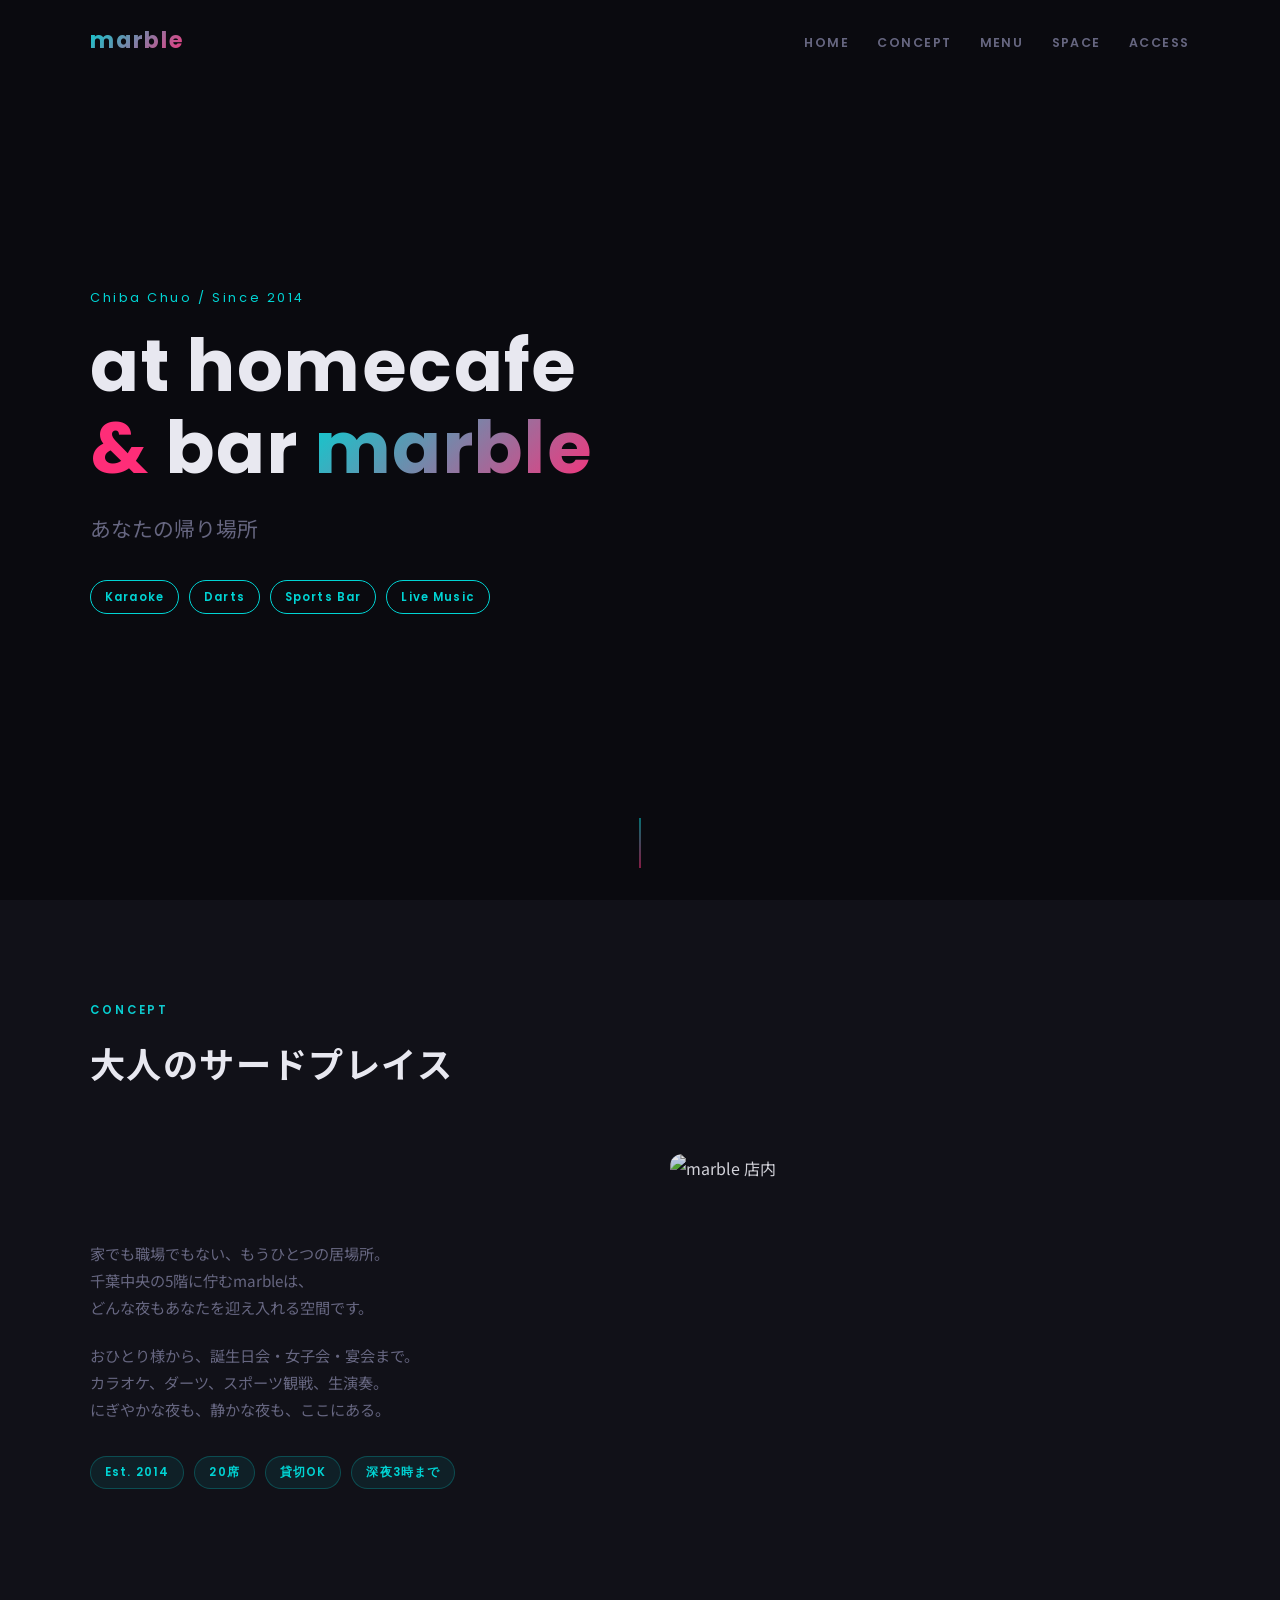
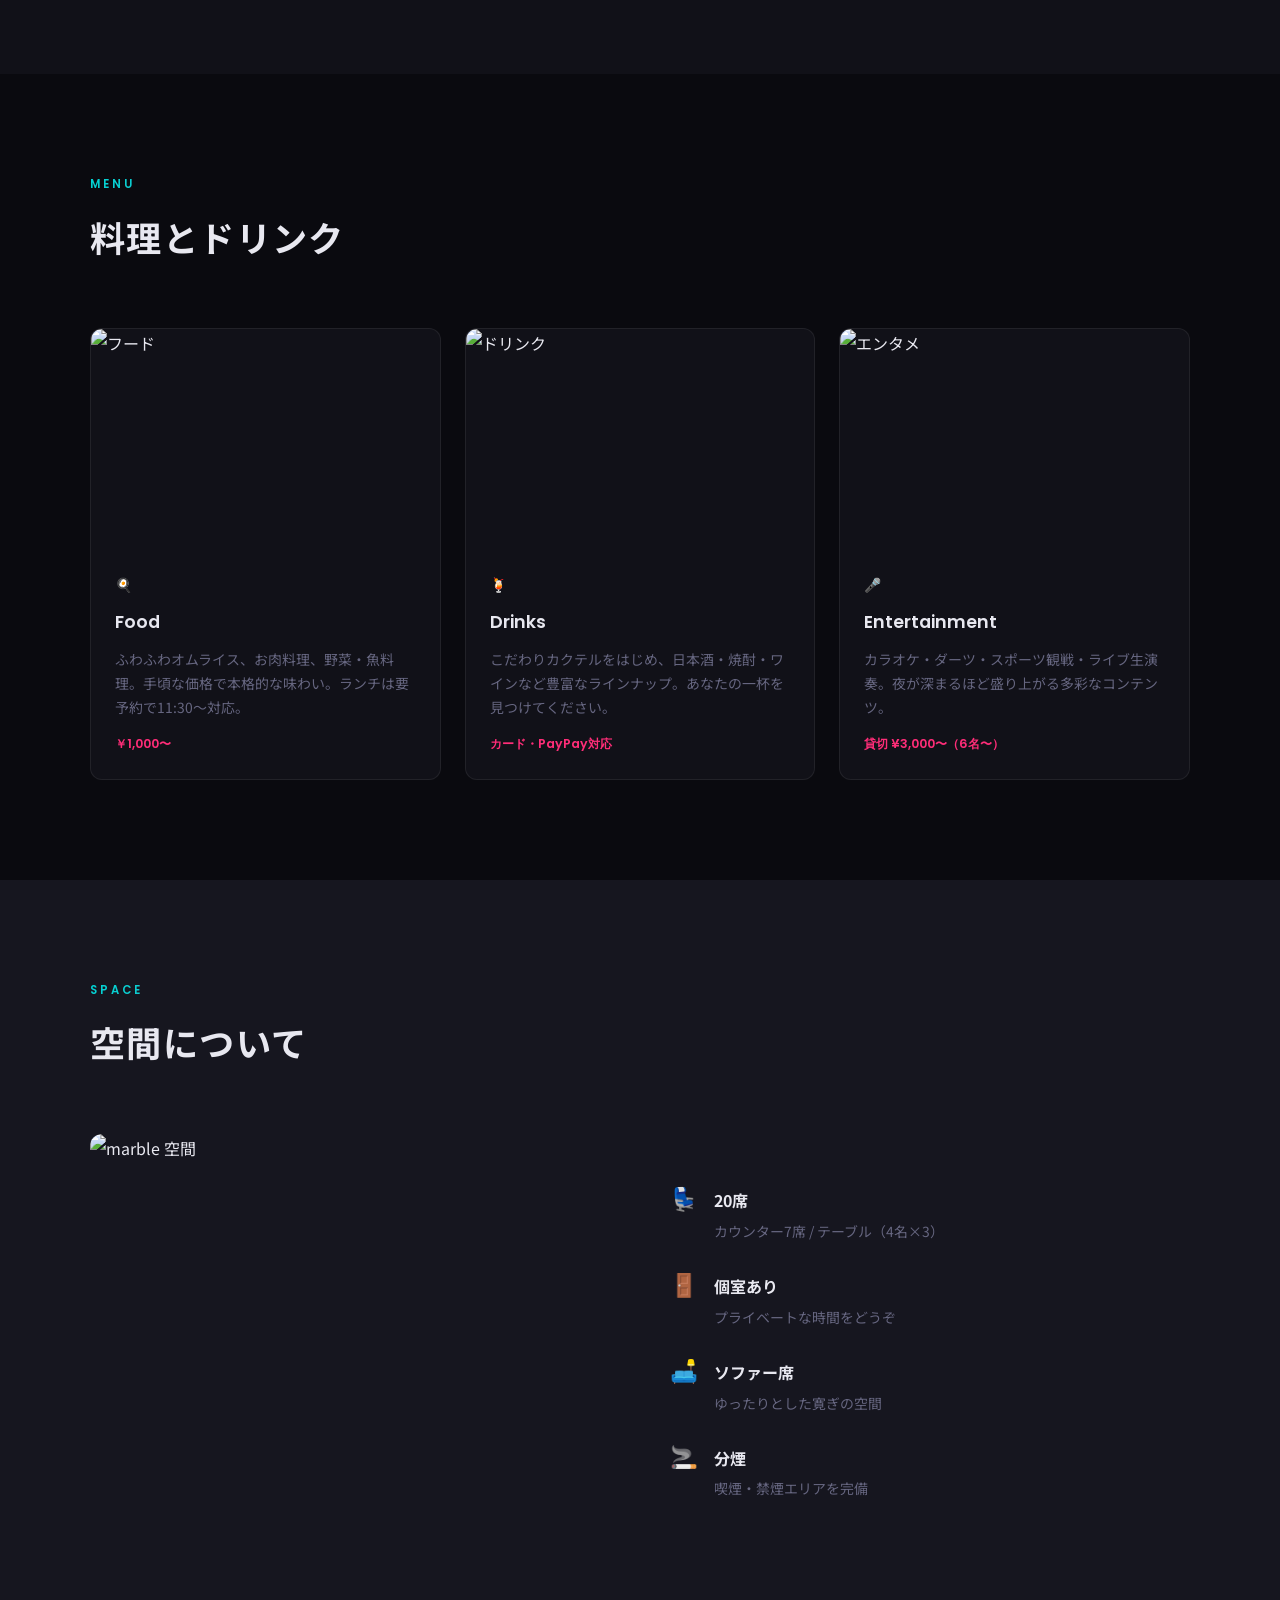
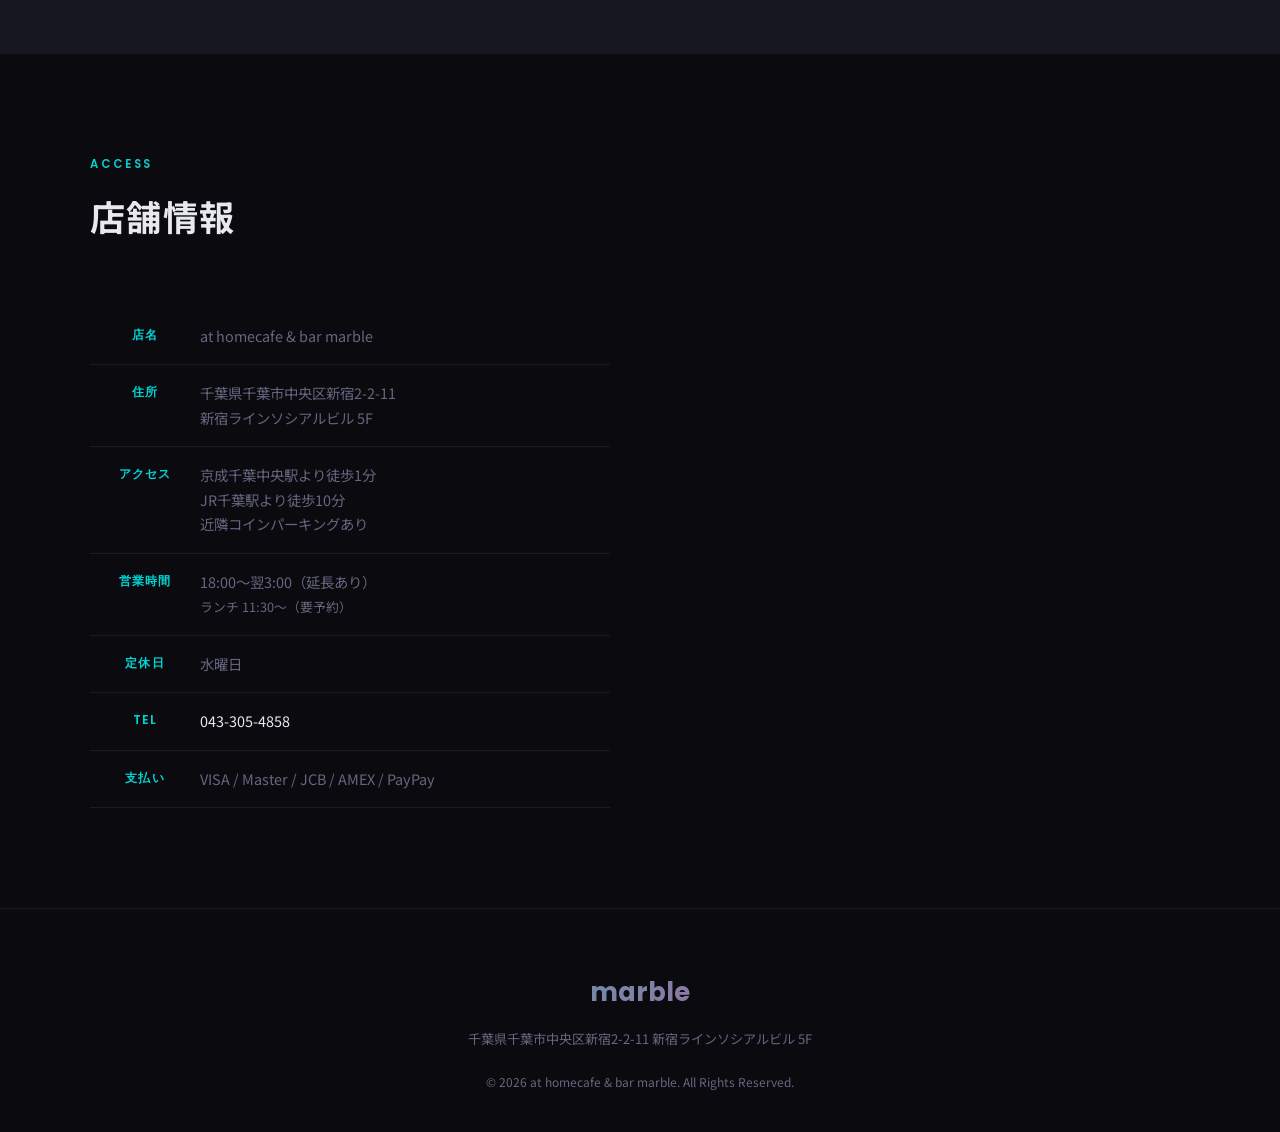
==== Desktop/at homecafe ＆ bar marble/index.html @ 4089122f "at homecafe & bar marble 公式HP 初回リリース Co-Authored-By: Claude Sonnet 4.6 <noreply@anthropic.com>" ====
<!DOCTYPE html>
<html lang="ja">
<head>
  <meta charset="UTF-8">
  <meta name="viewport" content="width=device-width, initial-scale=1.0">
  <title>at homecafe &amp; bar marble | 千葉中央 大人のサードプレイス</title>
  <meta name="description" content="京成千葉中央駅より徒歩1分。カラオケ・ダーツ・スポーツ観戦・ライブが楽しめるアットホームなダイニングバー。18:00〜翌3:00営業。">
  <link rel="preconnect" href="https://fonts.googleapis.com">
  <link rel="preconnect" href="https://fonts.gstatic.com" crossorigin>
  <link href="https://fonts.googleapis.com/css2?family=Noto+Sans+JP:wght@400;500;700&family=Poppins:wght@400;600;700&display=swap" rel="stylesheet">
  <link rel="stylesheet" href="assets/css/style.css">
</head>
<body>

<!-- Header -->
<header id="main-header">
  <div class="container nav-container">
    <a href="#hero" class="logo">marble</a>
    <input type="checkbox" id="menu-toggle">
    <label for="menu-toggle" class="menu-btn" aria-label="メニューを開く">
      <span></span><span></span><span></span>
    </label>
    <ul class="nav-links">
      <li><a href="#hero">HOME</a></li>
      <li><a href="#concept">CONCEPT</a></li>
      <li><a href="#menu">MENU</a></li>
      <li><a href="#space">SPACE</a></li>
      <li><a href="#access">ACCESS</a></li>
    </ul>
  </div>
</header>

<!-- Hero -->
<section class="hero" id="hero">
  <div class="hero-bg" style="background-image:url('https://tblg.k-img.com/restaurant/images/Rvw/32678/640x640_rect_32678487.jpg')"></div>
  <div class="hero-overlay"></div>
  <div class="hero-content container">
    <p class="hero-sub">Chiba Chuo / Since 2014</p>
    <h1 class="hero-title">at homecafe<br><span class="amp">&amp;</span> bar <em>marble</em></h1>
    <p class="hero-catch">あなたの帰り場所</p>
    <div class="hero-badges">
      <span class="badge">Karaoke</span>
      <span class="badge">Darts</span>
      <span class="badge">Sports Bar</span>
      <span class="badge">Live Music</span>
    </div>
  </div>
  <div class="hero-scroll-hint"><span></span></div>
</section>

<!-- Concept -->
<section class="concept" id="concept">
  <div class="container">
    <div class="section-header fade-in">
      <p class="section-label">CONCEPT</p>
      <h2 class="section-title">大人のサードプレイス</h2>
    </div>
    <div class="concept-grid">
      <div class="concept-text fade-in">
        <p>家でも職場でもない、もうひとつの居場所。<br>千葉中央の5階に佇むmarbleは、<br>どんな夜もあなたを迎え入れる空間です。</p>
        <p>おひとり様から、誕生日会・女子会・宴会まで。<br>カラオケ、ダーツ、スポーツ観戦、生演奏。<br>にぎやかな夜も、静かな夜も、ここにある。</p>
        <div class="concept-tags">
          <span>Est. 2014</span>
          <span>20席</span>
          <span>貸切OK</span>
          <span>深夜3時まで</span>
        </div>
      </div>
      <div class="concept-visual fade-in">
        <img src="https://tblg.k-img.com/restaurant/images/Rvw/32678/640x640_rect_32678482.jpg" alt="marble 店内" loading="lazy">
      </div>
    </div>
  </div>
</section>

<!-- Menu -->
<section class="menu-section" id="menu">
  <div class="container">
    <div class="section-header fade-in">
      <p class="section-label">MENU</p>
      <h2 class="section-title">料理とドリンク</h2>
    </div>
    <div class="menu-cards">
      <div class="card fade-in">
        <div class="card-img">
          <img src="https://tblg.k-img.com/restaurant/images/Rvw/32678/640x640_rect_32678416.jpg" alt="フード" loading="lazy">
        </div>
        <div class="card-body">
          <p class="card-icon">🍳</p>
          <h3>Food</h3>
          <p>ふわふわオムライス、お肉料理、野菜・魚料理。手頃な価格で本格的な味わい。ランチは要予約で11:30〜対応。</p>
          <p class="card-price">￥1,000〜</p>
        </div>
      </div>
      <div class="card fade-in">
        <div class="card-img">
          <img src="https://tblg.k-img.com/restaurant/images/Rvw/32678/640x640_rect_32678414.jpg" alt="ドリンク" loading="lazy">
        </div>
        <div class="card-body">
          <p class="card-icon">🍹</p>
          <h3>Drinks</h3>
          <p>こだわりカクテルをはじめ、日本酒・焼酎・ワインなど豊富なラインナップ。あなたの一杯を見つけてください。</p>
          <p class="card-price">カード・PayPay対応</p>
        </div>
      </div>
      <div class="card fade-in">
        <div class="card-img">
          <img src="https://tblg.k-img.com/restaurant/images/Rvw/110558/640x640_rect_e0244fc78dc186b6071d3556ce5837ed.jpg" alt="エンタメ" loading="lazy">
        </div>
        <div class="card-body">
          <p class="card-icon">🎤</p>
          <h3>Entertainment</h3>
          <p>カラオケ・ダーツ・スポーツ観戦・ライブ生演奏。夜が深まるほど盛り上がる多彩なコンテンツ。</p>
          <p class="card-price">貸切 ¥3,000〜（6名〜）</p>
        </div>
      </div>
    </div>
  </div>
</section>

<!-- Space -->
<section class="space-section" id="space">
  <div class="container">
    <div class="section-header fade-in">
      <p class="section-label">SPACE</p>
      <h2 class="section-title">空間について</h2>
    </div>
    <div class="space-grid">
      <div class="space-visual fade-in">
        <img src="https://tblg.k-img.com/restaurant/images/Rvw/110558/640x640_rect_5a2d90224c45cdc47fc0ece6c59dfe67.jpg" alt="marble 空間" loading="lazy">
      </div>
      <div class="space-info fade-in">
        <ul class="space-list">
          <li>
            <span class="list-icon">💺</span>
            <div><strong>20席</strong><p>カウンター7席 / テーブル（4名×3）</p></div>
          </li>
          <li>
            <span class="list-icon">🚪</span>
            <div><strong>個室あり</strong><p>プライベートな時間をどうぞ</p></div>
          </li>
          <li>
            <span class="list-icon">🛋️</span>
            <div><strong>ソファー席</strong><p>ゆったりとした寛ぎの空間</p></div>
          </li>
          <li>
            <span class="list-icon">🚬</span>
            <div><strong>分煙</strong><p>喫煙・禁煙エリアを完備</p></div>
          </li>
        </ul>
      </div>
    </div>
  </div>
</section>

<!-- Access -->
<section class="access" id="access">
  <div class="container">
    <div class="section-header fade-in">
      <p class="section-label">ACCESS</p>
      <h2 class="section-title">店舗情報</h2>
    </div>
    <div class="access-grid">
      <div class="access-info fade-in">
        <table class="info-table">
          <tr>
            <th>店名</th>
            <td>at homecafe &amp; bar marble</td>
          </tr>
          <tr>
            <th>住所</th>
            <td>千葉県千葉市中央区新宿2-2-11<br>新宿ラインソシアルビル 5F</td>
          </tr>
          <tr>
            <th>アクセス</th>
            <td>京成千葉中央駅より徒歩1分<br>JR千葉駅より徒歩10分<br>近隣コインパーキングあり</td>
          </tr>
          <tr>
            <th>営業時間</th>
            <td>18:00〜翌3:00（延長あり）<br><small>ランチ 11:30〜（要予約）</small></td>
          </tr>
          <tr>
            <th>定休日</th>
            <td>水曜日</td>
          </tr>
          <tr>
            <th>TEL</th>
            <td><a href="tel:0433054858">043-305-4858</a></td>
          </tr>
          <tr>
            <th>支払い</th>
            <td>VISA / Master / JCB / AMEX / PayPay</td>
          </tr>
        </table>
      </div>
      <div class="access-map fade-in">
        <iframe
          src="https://maps.google.com/maps?q=千葉県千葉市中央区新宿2-2-11+新宿ラインソシアルビル&output=embed&z=17"
          width="100%" height="400" style="border:0;" allowfullscreen="" loading="lazy"
          referrerpolicy="no-referrer-when-downgrade" title="marble アクセスマップ">
        </iframe>
      </div>
    </div>
  </div>
</section>

<!-- Footer -->
<footer id="footer">
  <div class="container">
    <p class="footer-logo">marble</p>
    <p class="footer-address">千葉県千葉市中央区新宿2-2-11 新宿ラインソシアルビル 5F</p>
    <p class="footer-copy">&copy; 2026 at homecafe &amp; bar marble. All Rights Reserved.</p>
  </div>
</footer>

<button id="page-top" aria-label="ページトップへ">↑</button>

<script src="assets/js/scroll.js"></script>
<script src="assets/js/animation.js"></script>
<script src="assets/js/modal.js"></script>
<script src="assets/js/main.js"></script>
</body>
</html>
---- Desktop/at homecafe ＆ bar marble/assets/css/style.css ----
/* ===== Variables ===== */
:root {
  --color-bg: #0a0a0f;
  --color-surface: #111118;
  --color-surface2: #16161f;
  --color-turquoise: #00d4d4;
  --color-pink: #ff2d78;
  --color-text: #e8e8f0;
  --color-muted: #666680;
  --color-border: rgba(255,255,255,0.07);
  --grad: linear-gradient(135deg, var(--color-turquoise), var(--color-pink));
  --font-en: 'Poppins', sans-serif;
  --font-ja: 'Noto Sans JP', sans-serif;
  --transition: 0.3s ease;
  --radius: 12px;
}

/* ===== Reset ===== */
*, *::before, *::after { box-sizing: border-box; margin: 0; padding: 0; }
html { scroll-behavior: smooth; }
body {
  background: var(--color-bg);
  color: var(--color-text);
  font-family: var(--font-ja);
  font-size: 1rem;
  line-height: 1.8;
  overflow-x: hidden;
}
img { display: block; max-width: 100%; height: auto; }
a { color: inherit; text-decoration: none; }
ul { list-style: none; }

/* ===== Container ===== */
.container {
  width: min(1100px, 92%);
  margin-inline: auto;
}

/* ===== Header ===== */
#main-header {
  position: fixed;
  top: 0; left: 0; right: 0;
  z-index: 100;
  padding: 20px 0;
  transition: background var(--transition), padding var(--transition), backdrop-filter var(--transition);
}
#main-header.scrolled {
  background: rgba(10,10,15,0.85);
  backdrop-filter: blur(12px);
  padding: 12px 0;
  border-bottom: 1px solid var(--color-border);
}
.nav-container {
  display: flex;
  align-items: center;
  gap: 32px;
}
.logo {
  font-family: var(--font-en);
  font-weight: 700;
  font-size: 1.4rem;
  letter-spacing: 0.08em;
  background: var(--grad);
  -webkit-background-clip: text;
  -webkit-text-fill-color: transparent;
  background-clip: text;
  flex-shrink: 0;
}
.nav-links {
  display: flex;
  gap: 28px;
  margin-left: auto;
}
.nav-links a {
  font-family: var(--font-en);
  font-size: 0.78rem;
  font-weight: 600;
  letter-spacing: 0.12em;
  color: var(--color-muted);
  transition: color var(--transition);
}
.nav-links a:hover { color: var(--color-turquoise); }

/* Hamburger */
#menu-toggle { display: none; }
.menu-btn { display: none; }

/* ===== Hero ===== */
.hero {
  position: relative;
  height: 100svh;
  min-height: 600px;
  display: flex;
  align-items: center;
  overflow: hidden;
}
.hero-bg {
  position: absolute;
  inset: 0;
  background-size: cover;
  background-position: center;
  transform: scale(1.05);
  animation: heroZoom 20s ease-in-out infinite alternate;
}
@keyframes heroZoom {
  from { transform: scale(1.05); }
  to   { transform: scale(1.12); }
}
.hero-overlay {
  position: absolute;
  inset: 0;
  background: linear-gradient(
    to bottom,
    rgba(10,10,15,0.55) 0%,
    rgba(10,10,15,0.45) 50%,
    rgba(10,10,15,0.85) 100%
  );
}
.hero-content {
  position: relative;
  z-index: 1;
}
.hero-sub {
  font-family: var(--font-en);
  font-size: 0.8rem;
  letter-spacing: 0.2em;
  color: var(--color-turquoise);
  margin-bottom: 16px;
  animation: floatY 6s ease-in-out infinite;
}
.hero-title {
  font-family: var(--font-en);
  font-size: clamp(2.2rem, 6vw, 4.5rem);
  font-weight: 700;
  line-height: 1.15;
  letter-spacing: 0.02em;
  margin-bottom: 20px;
  animation: floatY 6s ease-in-out infinite 0.3s;
}
.hero-title em {
  font-style: normal;
  background: var(--grad);
  -webkit-background-clip: text;
  -webkit-text-fill-color: transparent;
  background-clip: text;
}
.amp {
  color: var(--color-pink);
  -webkit-text-fill-color: var(--color-pink);
}
.hero-catch {
  font-size: clamp(1rem, 2.5vw, 1.3rem);
  color: var(--color-muted);
  margin-bottom: 32px;
  animation: floatY 6s ease-in-out infinite 0.6s;
}
.hero-badges {
  display: flex;
  flex-wrap: wrap;
  gap: 10px;
  animation: floatY 6s ease-in-out infinite 0.9s;
}
.badge {
  font-family: var(--font-en);
  font-size: 0.72rem;
  font-weight: 600;
  letter-spacing: 0.1em;
  padding: 6px 14px;
  border-radius: 100px;
  border: 1px solid var(--color-turquoise);
  color: var(--color-turquoise);
}
@keyframes floatY {
  0%, 100% { transform: translateY(0); }
  50%       { transform: translateY(-6px); }
}

/* Scroll hint */
.hero-scroll-hint {
  position: absolute;
  bottom: 32px;
  left: 50%;
  transform: translateX(-50%);
  z-index: 1;
}
.hero-scroll-hint span {
  display: block;
  width: 1px;
  height: 50px;
  background: var(--grad);
  margin: 0 auto;
  animation: scrollLine 1.8s ease-in-out infinite;
  transform-origin: top;
}
@keyframes scrollLine {
  0%   { transform: scaleY(0); opacity: 1; }
  100% { transform: scaleY(1); opacity: 0; }
}

/* ===== Section Common ===== */
section { padding: 100px 0; }
.section-header { margin-bottom: 60px; }
.section-label {
  font-family: var(--font-en);
  font-size: 0.72rem;
  font-weight: 600;
  letter-spacing: 0.25em;
  background: var(--grad);
  -webkit-background-clip: text;
  -webkit-text-fill-color: transparent;
  background-clip: text;
  margin-bottom: 10px;
}
.section-title {
  font-size: clamp(1.6rem, 3vw, 2.2rem);
  font-weight: 700;
  letter-spacing: 0.04em;
}

/* ===== Concept ===== */
.concept { background: var(--color-surface); }
.concept-grid {
  display: grid;
  grid-template-columns: 1fr 1fr;
  gap: 60px;
  align-items: center;
}
.concept-text p {
  color: var(--color-muted);
  margin-bottom: 20px;
  font-size: 0.95rem;
}
.concept-tags {
  display: flex;
  flex-wrap: wrap;
  gap: 10px;
  margin-top: 32px;
}
.concept-tags span {
  font-family: var(--font-en);
  font-size: 0.72rem;
  font-weight: 600;
  letter-spacing: 0.1em;
  padding: 5px 14px;
  border-radius: 100px;
  background: rgba(0,212,212,0.08);
  border: 1px solid rgba(0,212,212,0.25);
  color: var(--color-turquoise);
}
.concept-visual img {
  width: 100%;
  height: 420px;
  object-fit: cover;
  border-radius: var(--radius);
  filter: brightness(0.9);
}

/* ===== Menu Cards ===== */
.menu-section { background: var(--color-bg); }
.menu-cards {
  display: grid;
  grid-template-columns: repeat(3, 1fr);
  gap: 24px;
}
.card {
  background: var(--color-surface);
  border-radius: var(--radius);
  overflow: hidden;
  border: 1px solid var(--color-border);
  transition: transform var(--transition), box-shadow var(--transition);
}
.card:hover {
  transform: translateY(-6px);
  box-shadow: 0 20px 60px rgba(0,212,212,0.08);
}
.card-img {
  height: 220px;
  overflow: hidden;
}
.card-img img {
  width: 100%;
  height: 100%;
  object-fit: cover;
  transition: transform 0.6s ease;
}
.card:hover .card-img img { transform: scale(1.05); }
.card-body { padding: 24px; }
.card-icon { font-size: 1.5rem; margin-bottom: 10px; }
.card-body h3 {
  font-family: var(--font-en);
  font-size: 1.1rem;
  font-weight: 600;
  margin-bottom: 10px;
  color: var(--color-text);
}
.card-body p {
  font-size: 0.87rem;
  color: var(--color-muted);
  line-height: 1.7;
}
.card-price {
  font-family: var(--font-en);
  font-size: 0.78rem !important;
  font-weight: 600;
  margin-top: 14px !important;
  color: var(--color-pink) !important;
}

/* ===== Space ===== */
.space-section { background: var(--color-surface2); }
.space-grid {
  display: grid;
  grid-template-columns: 1fr 1fr;
  gap: 60px;
  align-items: center;
}
.space-visual img {
  width: 100%;
  height: 420px;
  object-fit: cover;
  border-radius: var(--radius);
}
.space-list {
  display: flex;
  flex-direction: column;
  gap: 28px;
}
.space-list li {
  display: flex;
  align-items: flex-start;
  gap: 16px;
}
.list-icon { font-size: 1.4rem; flex-shrink: 0; line-height: 1; }
.space-list strong {
  display: block;
  font-size: 1rem;
  margin-bottom: 4px;
  color: var(--color-text);
}
.space-list p { font-size: 0.87rem; color: var(--color-muted); margin: 0; }

/* ===== Access ===== */
.access { background: var(--color-bg); }
.access-grid {
  display: grid;
  grid-template-columns: 1fr 1fr;
  gap: 60px;
  align-items: start;
}
.info-table { width: 100%; border-collapse: collapse; }
.info-table tr { border-bottom: 1px solid var(--color-border); }
.info-table th, .info-table td { padding: 16px 0; vertical-align: top; }
.info-table th {
  font-family: var(--font-en);
  font-size: 0.75rem;
  font-weight: 600;
  letter-spacing: 0.1em;
  color: var(--color-turquoise);
  width: 110px;
  white-space: nowrap;
}
.info-table td { font-size: 0.9rem; color: var(--color-muted); line-height: 1.7; }
.info-table td a { color: var(--color-text); }
.info-table td a:hover { color: var(--color-turquoise); }
.info-table small { font-size: 0.8rem; color: var(--color-muted); }
.access-map iframe {
  border-radius: var(--radius);
  width: 100%;
  height: 420px;
  filter: invert(0.9) hue-rotate(180deg);
}

/* ===== Footer ===== */
#footer {
  padding: 60px 0 40px;
  border-top: 1px solid var(--color-border);
  text-align: center;
}
.footer-logo {
  font-family: var(--font-en);
  font-size: 1.6rem;
  font-weight: 700;
  background: var(--grad);
  -webkit-background-clip: text;
  -webkit-text-fill-color: transparent;
  background-clip: text;
  margin-bottom: 12px;
}
.footer-address {
  font-size: 0.82rem;
  color: var(--color-muted);
  margin-bottom: 20px;
}
.footer-copy { font-size: 0.75rem; color: var(--color-muted); }

/* ===== Page Top ===== */
#page-top {
  position: fixed;
  bottom: 32px;
  right: 32px;
  z-index: 50;
  width: 44px;
  height: 44px;
  border-radius: 50%;
  background: var(--grad);
  border: none;
  color: #fff;
  font-size: 1rem;
  cursor: pointer;
  opacity: 0;
  pointer-events: none;
  transform: translateY(12px);
  transition: opacity var(--transition), transform var(--transition);
}
#page-top.visible {
  opacity: 1;
  pointer-events: auto;
  transform: translateY(0);
}

/* ===== Fade-in Animation ===== */
.fade-in {
  opacity: 0;
  transform: translateY(24px);
  transition: opacity 0.7s ease, transform 0.7s ease;
}
.fade-in.visible {
  opacity: 1;
  transform: translateY(0);
}
.fade-in:nth-child(2) { transition-delay: 0.1s; }
.fade-in:nth-child(3) { transition-delay: 0.2s; }

/* ===== Responsive ===== */
@media (max-width: 768px) {
  section { padding: 70px 0; }

  /* Nav */
  .menu-btn {
    display: flex;
    flex-direction: column;
    gap: 5px;
    cursor: pointer;
    margin-left: auto;
    z-index: 200;
    padding: 4px;
  }
  .menu-btn span {
    display: block;
    width: 24px;
    height: 2px;
    background: var(--color-text);
    border-radius: 2px;
    transition: transform var(--transition), opacity var(--transition);
  }
  #menu-toggle:checked ~ .menu-btn span:nth-child(1) { transform: translateY(7px) rotate(45deg); }
  #menu-toggle:checked ~ .menu-btn span:nth-child(2) { opacity: 0; }
  #menu-toggle:checked ~ .menu-btn span:nth-child(3) { transform: translateY(-7px) rotate(-45deg); }

  .nav-links {
    position: fixed;
    inset: 0;
    background: rgba(10,10,15,0.97);
    flex-direction: column;
    align-items: center;
    justify-content: center;
    gap: 36px;
    opacity: 0;
    pointer-events: none;
    transition: opacity var(--transition);
    margin-left: 0;
  }
  #menu-toggle:checked ~ .nav-links { opacity: 1; pointer-events: auto; }
  .nav-links a { font-size: 1.1rem; color: var(--color-text); }

  /* Grids → single column */
  .concept-grid,
  .space-grid,
  .access-grid { grid-template-columns: 1fr; gap: 36px; }

  .menu-cards { grid-template-columns: 1fr; gap: 20px; }

  .concept-visual img,
  .space-visual img { height: 260px; }

  .access-map iframe { height: 300px; }
}
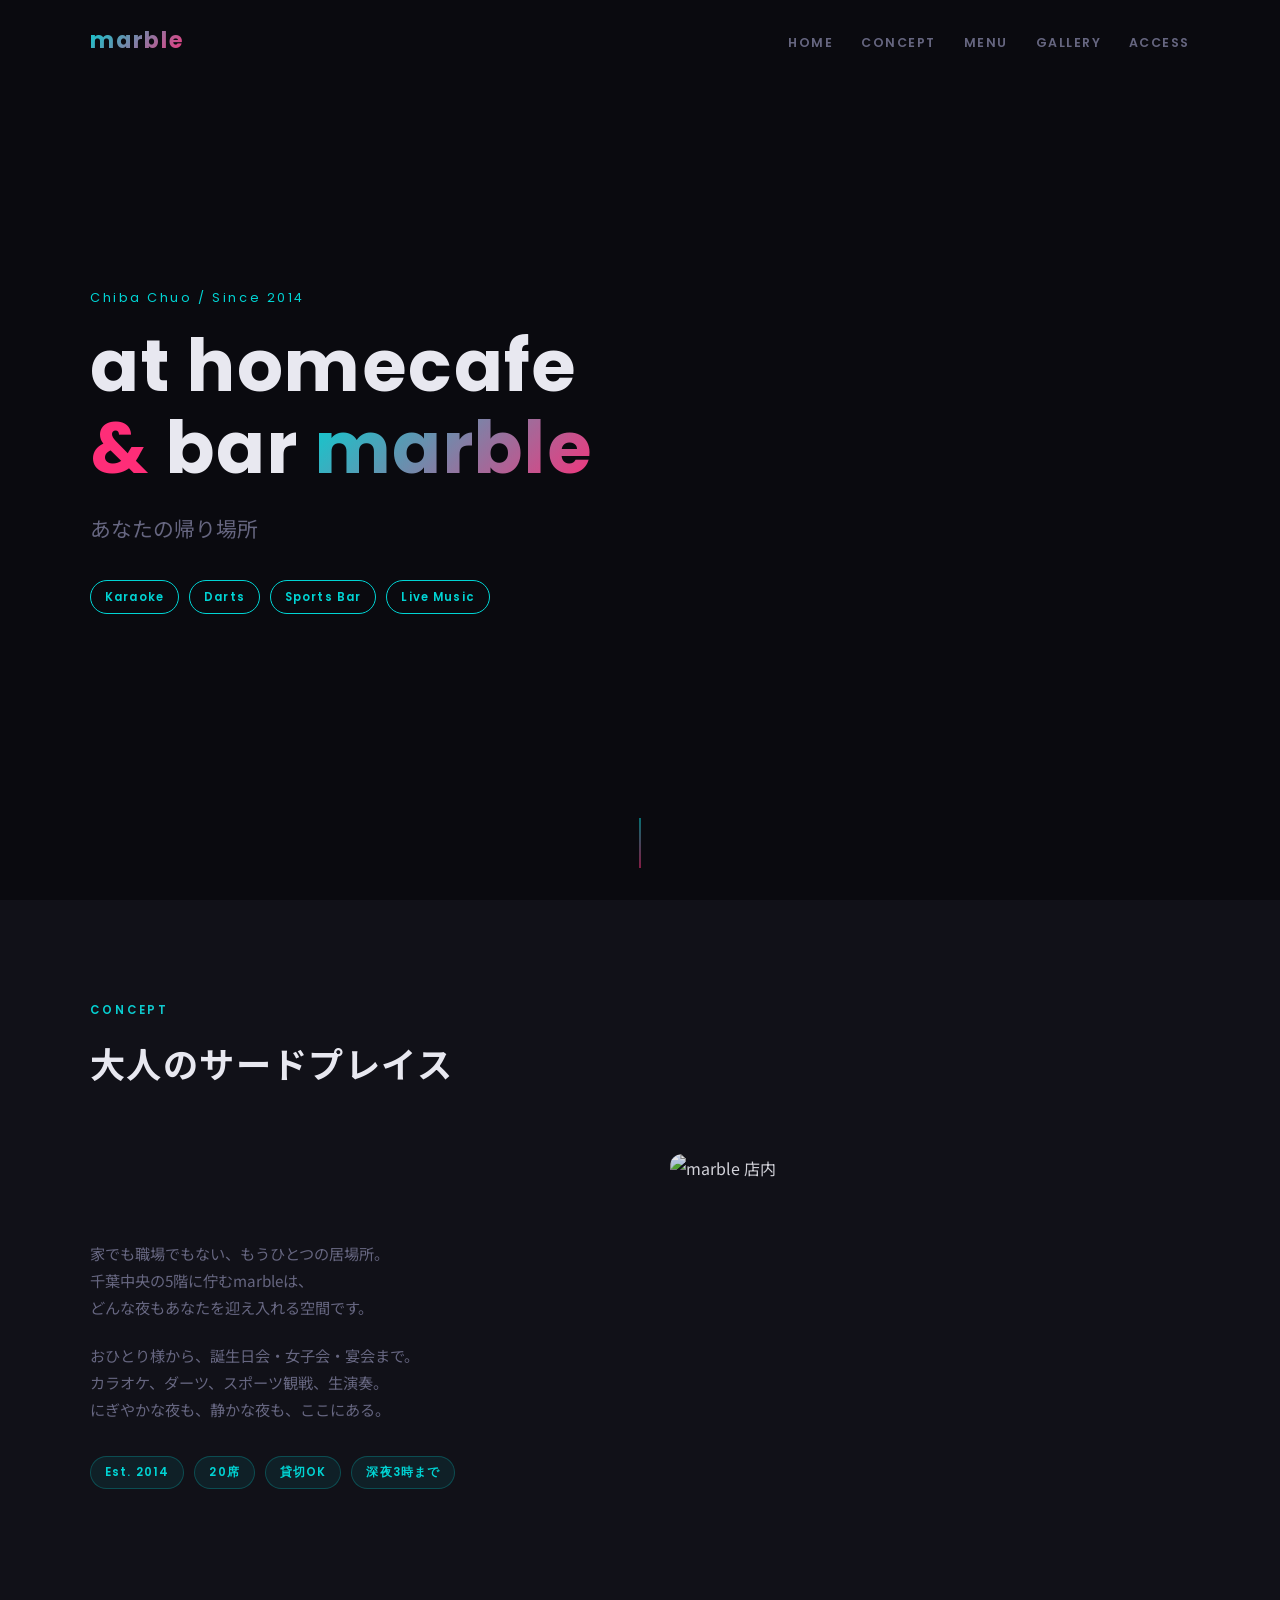
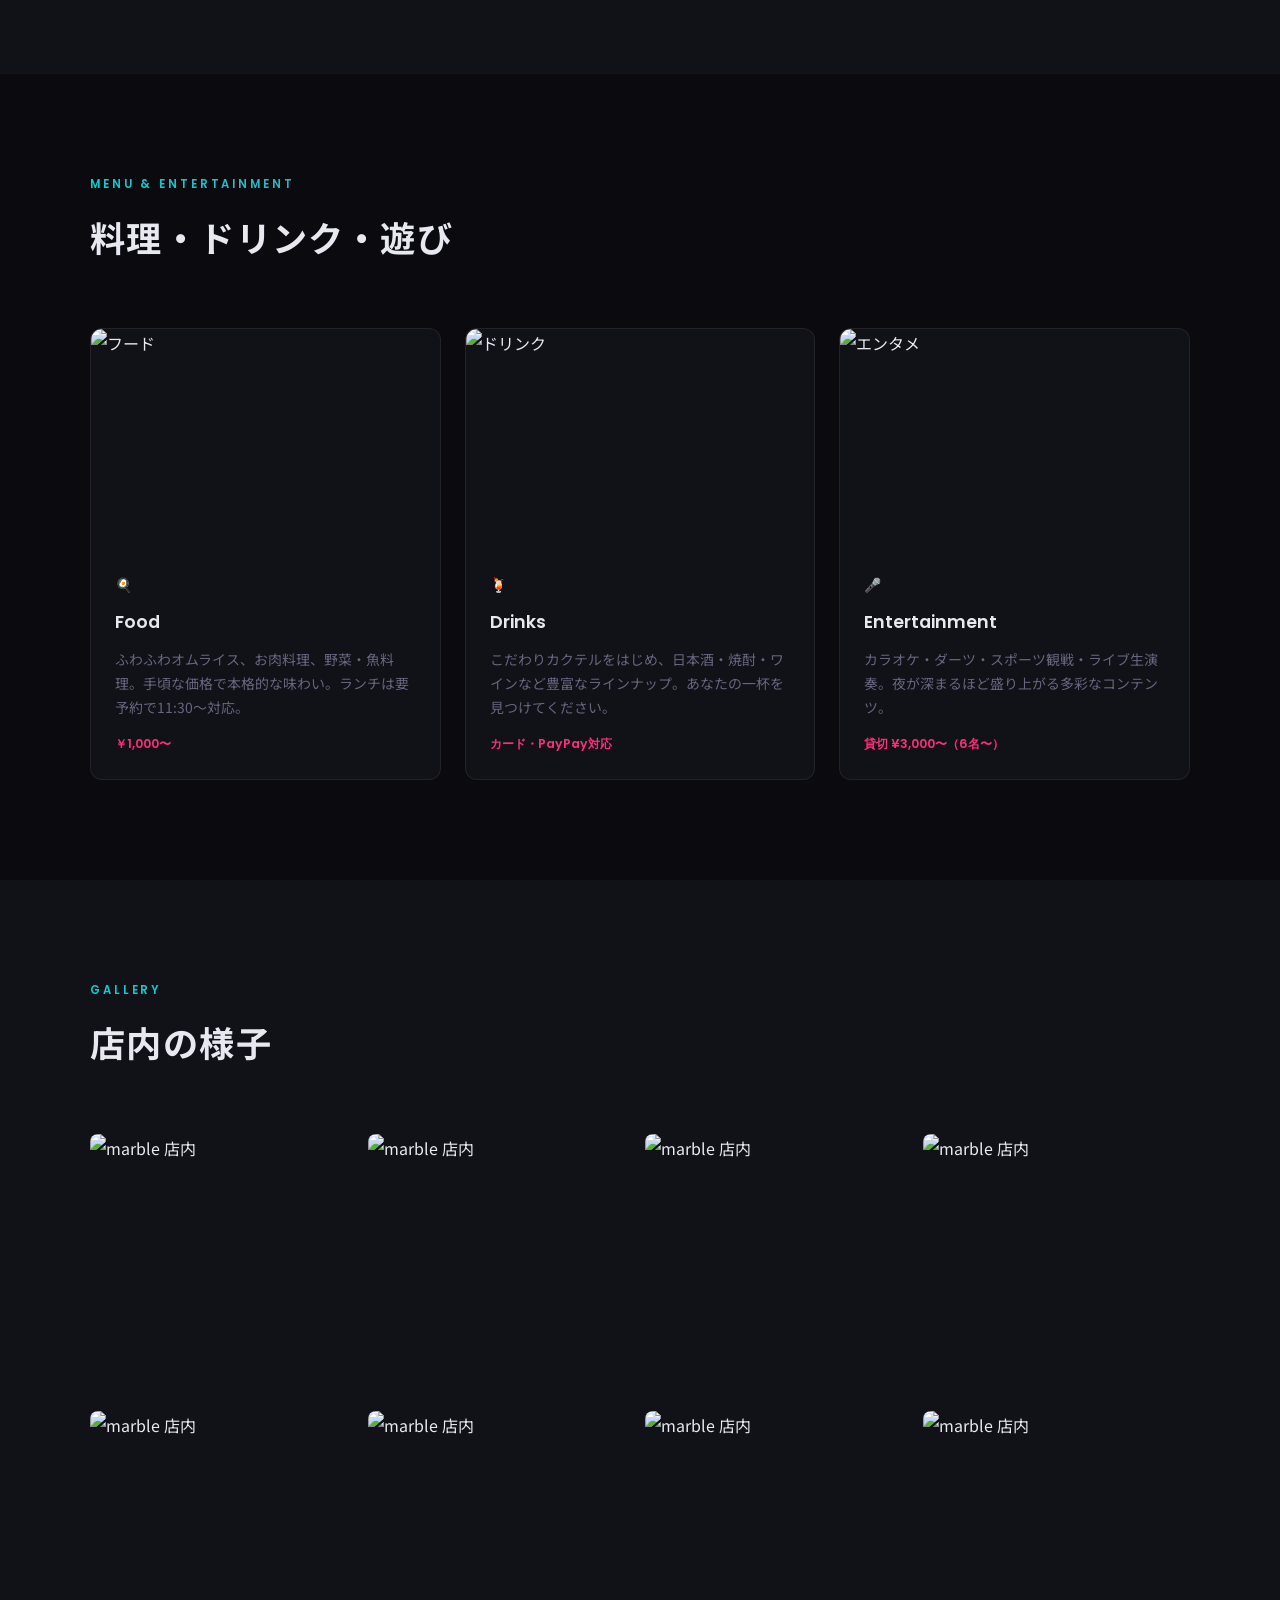
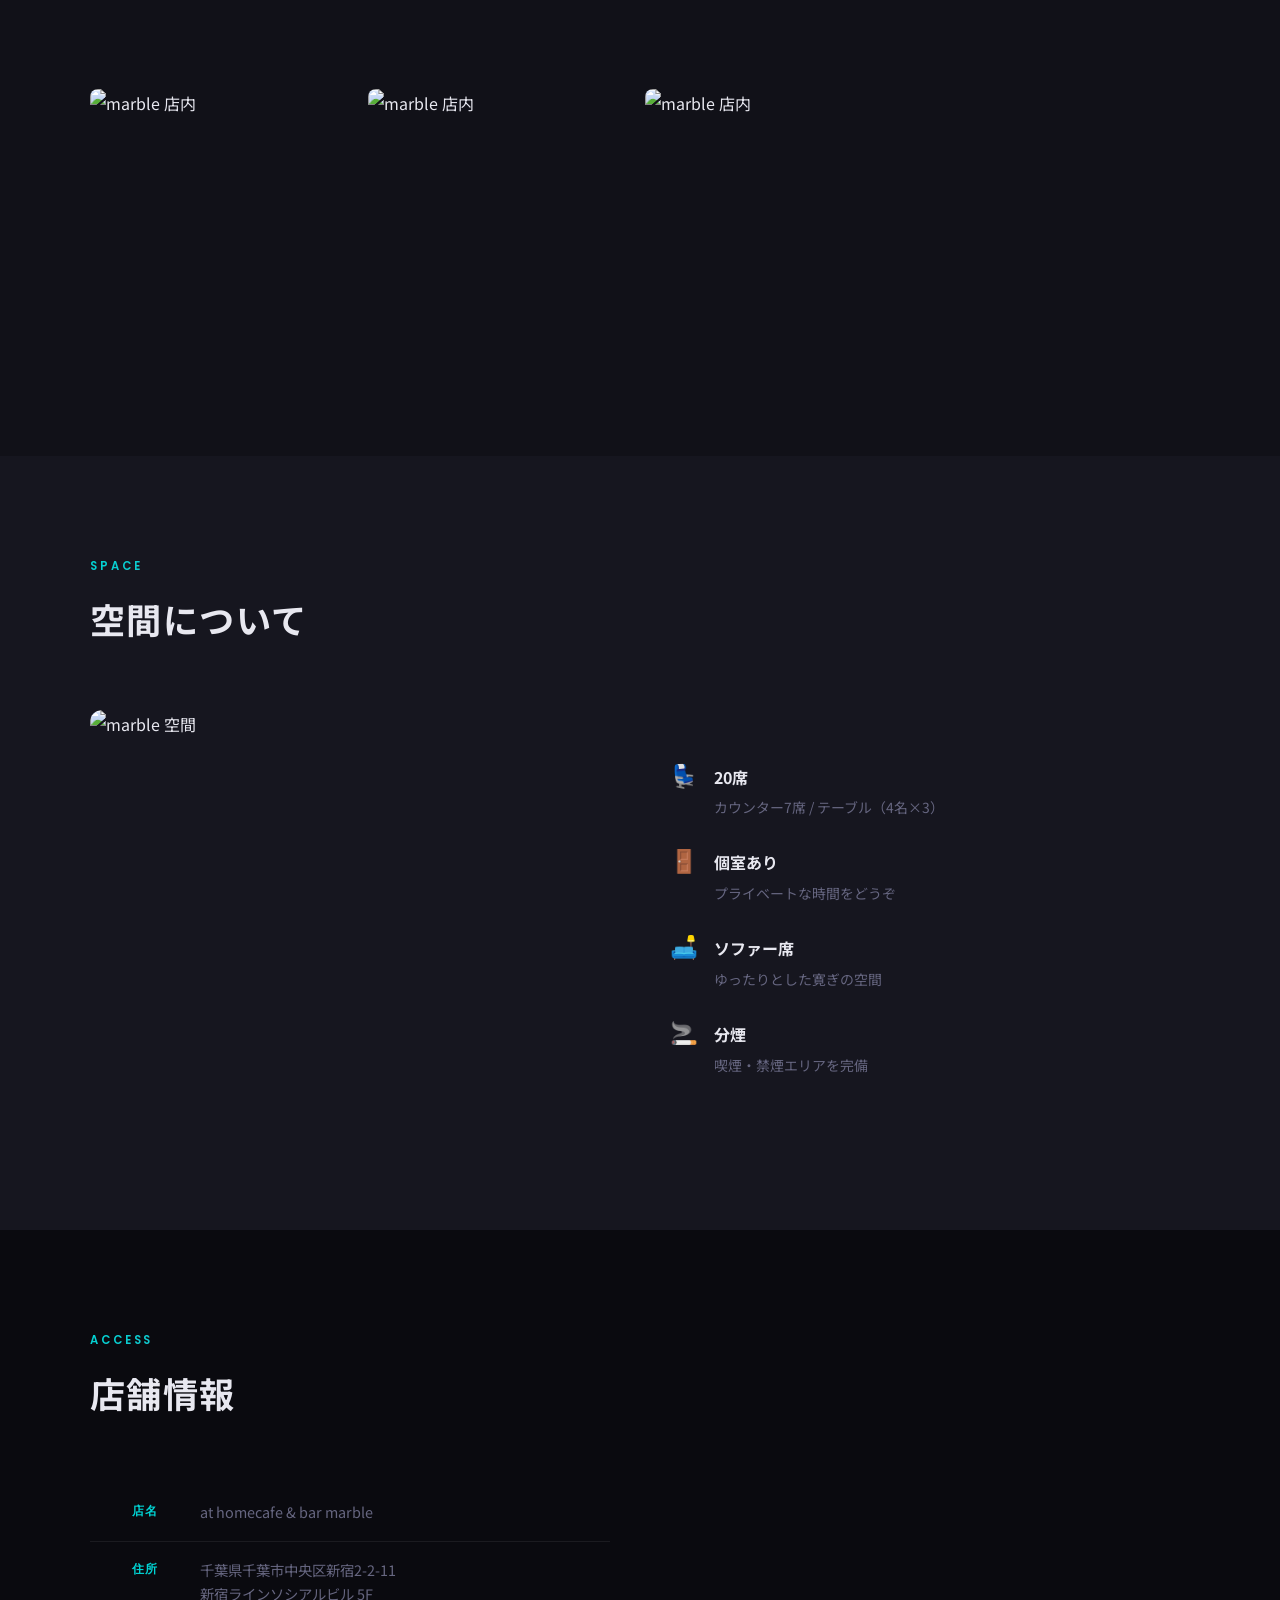
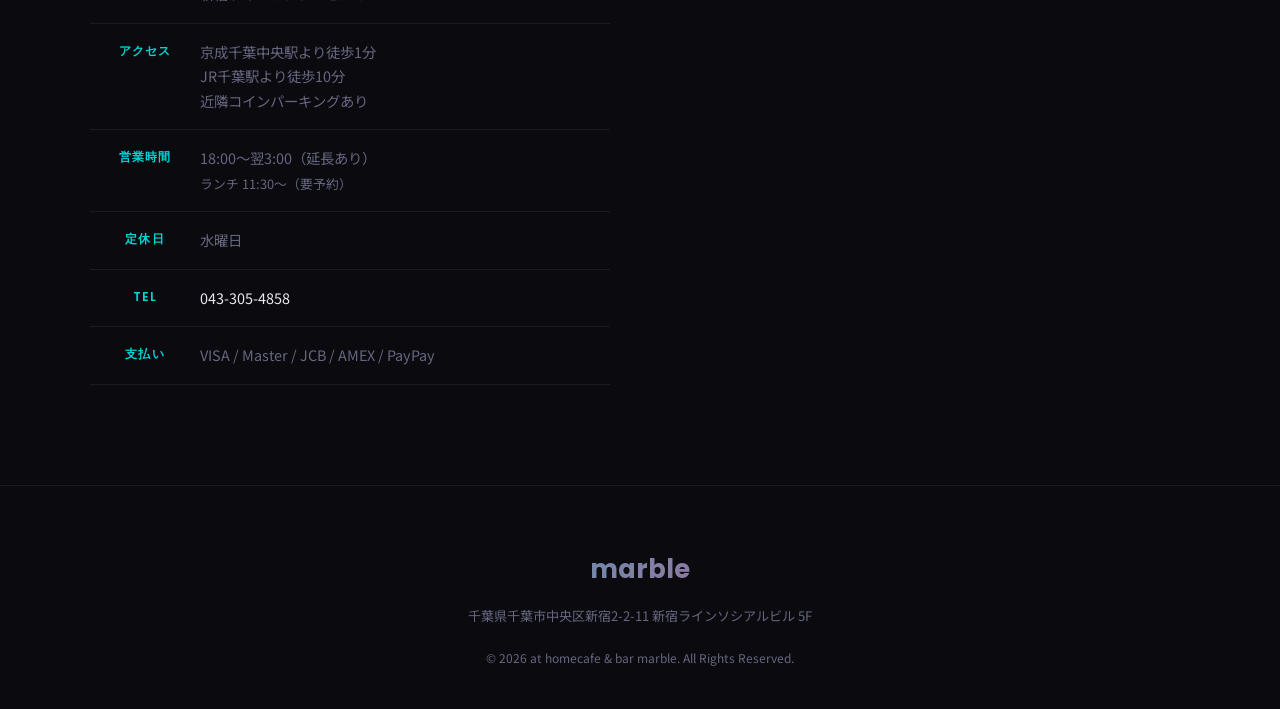
==== commit 19ab19c1: "各店舗HP 更新 — HTML/CSS/JS修正・不要スクリーンショット削除 Co-Authored-By: Claude Sonnet 4.6 <noreply@anthropic.com>" ====
--- a/Desktop/at homecafe ＆ bar marble/index.html
+++ b/Desktop/at homecafe ＆ bar marble/index.html
@@ -4,7 +4,7 @@
   <meta charset="UTF-8">
   <meta name="viewport" content="width=device-width, initial-scale=1.0">
   <title>at homecafe &amp; bar marble | 千葉中央 大人のサードプレイス</title>
-  <meta name="description" content="京成千葉中央駅より徒歩1分。カラオケ・ダーツ・スポーツ観戦・ライブが楽しめるアットホームなダイニングバー。18:00〜翌3:00営業。">
+  <meta name="description" content="京成千葉中央駅より徒歩1分。カラオケ・ダーツ・スポーツ観戦・ライブが楽しめるアットホームなダイニングバー。18:00〜翌3:00営業。定休日：水曜日。">
   <link rel="preconnect" href="https://fonts.googleapis.com">
   <link rel="preconnect" href="https://fonts.gstatic.com" crossorigin>
   <link href="https://fonts.googleapis.com/css2?family=Noto+Sans+JP:wght@400;500;700&family=Poppins:wght@400;600;700&display=swap" rel="stylesheet">
@@ -24,7 +24,7 @@
       <li><a href="#hero">HOME</a></li>
       <li><a href="#concept">CONCEPT</a></li>
       <li><a href="#menu">MENU</a></li>
-      <li><a href="#space">SPACE</a></li>
+      <li><a href="#gallery">GALLERY</a></li>
       <li><a href="#access">ACCESS</a></li>
     </ul>
   </div>
@@ -32,7 +32,7 @@
 
 <!-- Hero -->
 <section class="hero" id="hero">
-  <div class="hero-bg" style="background-image:url('https://tblg.k-img.com/restaurant/images/Rvw/32678/640x640_rect_32678487.jpg')"></div>
+  <div class="hero-bg" style="background-image:url('assets/images/01.jpg')"></div>
   <div class="hero-overlay"></div>
   <div class="hero-content container">
     <p class="hero-sub">Chiba Chuo / Since 2014</p>
@@ -67,7 +67,7 @@
         </div>
       </div>
       <div class="concept-visual fade-in">
-        <img src="https://tblg.k-img.com/restaurant/images/Rvw/32678/640x640_rect_32678482.jpg" alt="marble 店内" loading="lazy">
+        <img src="assets/images/09.jpg" alt="marble 店内" loading="lazy">
       </div>
     </div>
   </div>
@@ -77,13 +77,13 @@
 <section class="menu-section" id="menu">
   <div class="container">
     <div class="section-header fade-in">
-      <p class="section-label">MENU</p>
-      <h2 class="section-title">料理とドリンク</h2>
+      <p class="section-label">MENU &amp; ENTERTAINMENT</p>
+      <h2 class="section-title">料理・ドリンク・遊び</h2>
     </div>
     <div class="menu-cards">
       <div class="card fade-in">
         <div class="card-img">
-          <img src="https://tblg.k-img.com/restaurant/images/Rvw/32678/640x640_rect_32678416.jpg" alt="フード" loading="lazy">
+          <img src="assets/images/03.jpg" alt="フード" loading="lazy">
         </div>
         <div class="card-body">
           <p class="card-icon">🍳</p>
@@ -94,7 +94,7 @@
       </div>
       <div class="card fade-in">
         <div class="card-img">
-          <img src="https://tblg.k-img.com/restaurant/images/Rvw/32678/640x640_rect_32678414.jpg" alt="ドリンク" loading="lazy">
+          <img src="assets/images/04.jpg" alt="ドリンク" loading="lazy">
         </div>
         <div class="card-body">
           <p class="card-icon">🍹</p>
@@ -105,7 +105,7 @@
       </div>
       <div class="card fade-in">
         <div class="card-img">
-          <img src="https://tblg.k-img.com/restaurant/images/Rvw/110558/640x640_rect_e0244fc78dc186b6071d3556ce5837ed.jpg" alt="エンタメ" loading="lazy">
+          <img src="assets/images/05.jpg" alt="エンタメ" loading="lazy">
         </div>
         <div class="card-body">
           <p class="card-icon">🎤</p>
@@ -118,6 +118,29 @@
   </div>
 </section>
 
+<!-- Gallery -->
+<section class="gallery-section" id="gallery">
+  <div class="container">
+    <div class="section-header fade-in">
+      <p class="section-label">GALLERY</p>
+      <h2 class="section-title">店内の様子</h2>
+    </div>
+    <div class="gallery-grid">
+      <div class="gallery-item fade-in"><img src="assets/images/02.jpg" alt="marble 店内" loading="lazy"></div>
+      <div class="gallery-item fade-in"><img src="assets/images/06.jpg" alt="marble 店内" loading="lazy"></div>
+      <div class="gallery-item fade-in"><img src="assets/images/07.jpg" alt="marble 店内" loading="lazy"></div>
+      <div class="gallery-item fade-in"><img src="assets/images/08.jpg" alt="marble 店内" loading="lazy"></div>
+      <div class="gallery-item fade-in"><img src="assets/images/10.jpg" alt="marble 店内" loading="lazy"></div>
+      <div class="gallery-item fade-in"><img src="assets/images/11.jpg" alt="marble 店内" loading="lazy"></div>
+      <div class="gallery-item fade-in"><img src="assets/images/12.jpg" alt="marble 店内" loading="lazy"></div>
+      <div class="gallery-item fade-in"><img src="assets/images/13.jpg" alt="marble 店内" loading="lazy"></div>
+      <div class="gallery-item fade-in"><img src="assets/images/14.jpg" alt="marble 店内" loading="lazy"></div>
+      <div class="gallery-item fade-in"><img src="assets/images/15.jpg" alt="marble 店内" loading="lazy"></div>
+      <div class="gallery-item fade-in"><img src="assets/images/16.jpg" alt="marble 店内" loading="lazy"></div>
+    </div>
+  </div>
+</section>
+
 <!-- Space -->
 <section class="space-section" id="space">
   <div class="container">
@@ -127,7 +150,7 @@
     </div>
     <div class="space-grid">
       <div class="space-visual fade-in">
-        <img src="https://tblg.k-img.com/restaurant/images/Rvw/110558/640x640_rect_5a2d90224c45cdc47fc0ece6c59dfe67.jpg" alt="marble 空間" loading="lazy">
+        <img src="assets/images/01.jpg" alt="marble 空間" loading="lazy">
       </div>
       <div class="space-info fade-in">
         <ul class="space-list">
@@ -195,7 +218,7 @@
       </div>
       <div class="access-map fade-in">
         <iframe
-          src="https://maps.google.com/maps?q=千葉県千葉市中央区新宿2-2-11+新宿ラインソシアルビル&output=embed&z=17"
+          src="https://www.google.com/maps/embed?pb=!1m18!1m12!1m3!1d3243.807370011466!2d140.11374807578446!3d35.607817972611!2m3!1f0!2f0!3f0!3m2!1i1024!2i768!4f13.1!3m3!1m2!1s0x602284b38a1a5a6f%3A0x905502f337d77b9e!2sat%20homecafe%20%EF%BC%86%20bar%20marble!5e0!3m2!1sja!2sjp!4v1779108584699!5m2!1sja!2sjp"
           width="100%" height="400" style="border:0;" allowfullscreen="" loading="lazy"
           referrerpolicy="no-referrer-when-downgrade" title="marble アクセスマップ">
         </iframe>
--- a/Desktop/at homecafe ＆ bar marble/assets/css/style.css
+++ b/Desktop/at homecafe ＆ bar marble/assets/css/style.css
@@ -304,6 +304,30 @@
   font-weight: 600;
   margin-top: 14px !important;
   color: var(--color-pink) !important;
+}
+
+/* ===== Gallery ===== */
+.gallery-section { background: var(--color-surface); }
+.gallery-grid {
+  display: grid;
+  grid-template-columns: repeat(4, 1fr);
+  gap: 10px;
+}
+.gallery-item {
+  overflow: hidden;
+  border-radius: 8px;
+  aspect-ratio: 1 / 1;
+}
+.gallery-item img {
+  width: 100%;
+  height: 100%;
+  object-fit: cover;
+  transition: transform 0.5s ease;
+}
+.gallery-item:hover img { transform: scale(1.06); }
+
+@media (max-width: 768px) {
+  .gallery-grid { grid-template-columns: repeat(2, 1fr); }
 }
 
 /* ===== Space ===== */
